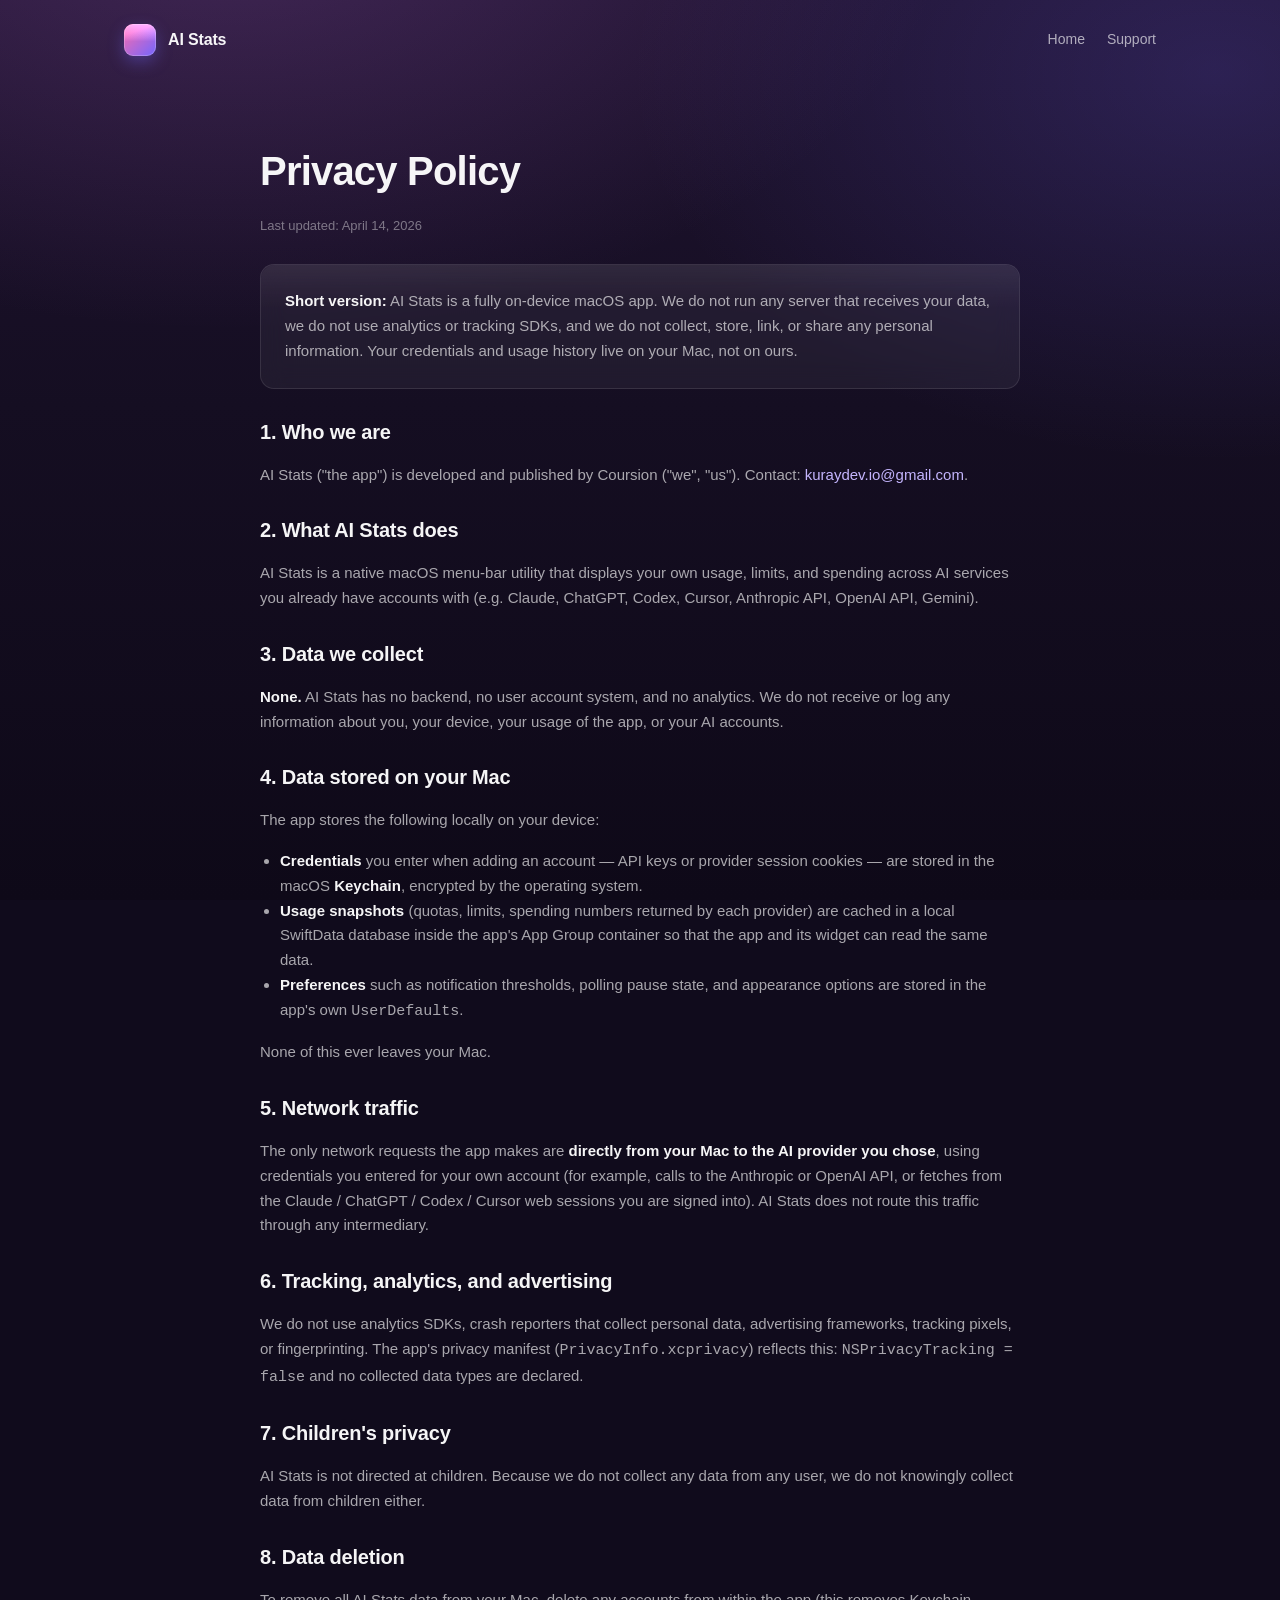
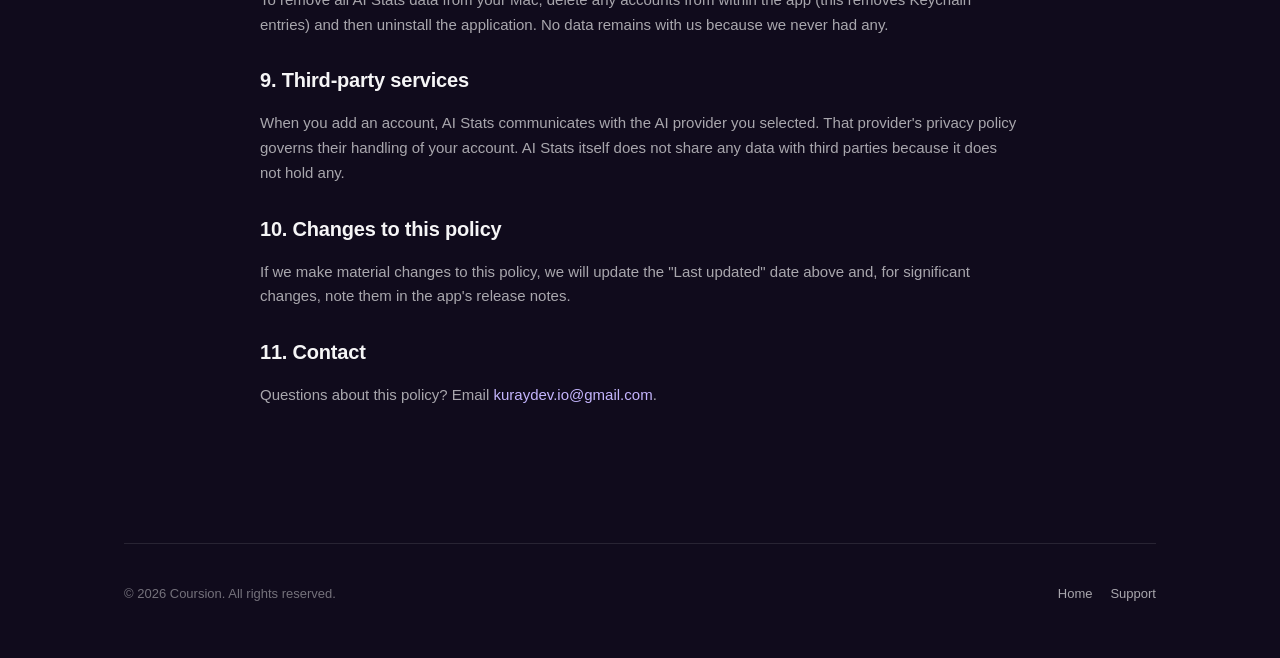
==== privacy.html @ 09d3eff1 "feat: initial landing + privacy pages Static site matching the AI Stats glossy purple theme. Hosted " ====
<!DOCTYPE html>
<html lang="en">
<head>
  <meta charset="UTF-8" />
  <meta name="viewport" content="width=device-width, initial-scale=1.0" />
  <title>Privacy Policy — AI Stats</title>
  <meta name="description" content="AI Stats is a 100% on-device macOS app. We don't run a server, don't collect personal data, and don't use analytics or tracking." />
  <meta name="theme-color" content="#100B1C" />
  <link rel="stylesheet" href="styles.css" />
</head>
<body>
  <div class="container">
    <nav class="nav">
      <a class="nav-brand" href="index.html" style="color:inherit;">
        <span class="brand-icon" aria-hidden="true"></span>
        <span>AI Stats</span>
      </a>
      <div class="nav-links">
        <a href="index.html">Home</a>
        <a href="mailto:kuraydev.io@gmail.com">Support</a>
      </div>
    </nav>

    <main class="prose-page">
      <article class="prose">
        <h1>Privacy Policy</h1>
        <p class="updated">Last updated: <time datetime="2026-04-14">April 14, 2026</time></p>

        <div class="card">
          <p><strong>Short version:</strong> AI Stats is a fully on-device macOS app. We do not run any server that receives your data, we do not use analytics or tracking SDKs, and we do not collect, store, link, or share any personal information. Your credentials and usage history live on your Mac, not on ours.</p>
        </div>

        <h2>1. Who we are</h2>
        <p>AI Stats ("the app") is developed and published by Coursion ("we", "us"). Contact: <a href="mailto:kuraydev.io@gmail.com">kuraydev.io@gmail.com</a>.</p>

        <h2>2. What AI Stats does</h2>
        <p>AI Stats is a native macOS menu-bar utility that displays your own usage, limits, and spending across AI services you already have accounts with (e.g. Claude, ChatGPT, Codex, Cursor, Anthropic API, OpenAI API, Gemini).</p>

        <h2>3. Data we collect</h2>
        <p><strong>None.</strong> AI Stats has no backend, no user account system, and no analytics. We do not receive or log any information about you, your device, your usage of the app, or your AI accounts.</p>

        <h2>4. Data stored on your Mac</h2>
        <p>The app stores the following locally on your device:</p>
        <ul>
          <li><strong>Credentials</strong> you enter when adding an account — API keys or provider session cookies — are stored in the macOS <strong>Keychain</strong>, encrypted by the operating system.</li>
          <li><strong>Usage snapshots</strong> (quotas, limits, spending numbers returned by each provider) are cached in a local SwiftData database inside the app's App Group container so that the app and its widget can read the same data.</li>
          <li><strong>Preferences</strong> such as notification thresholds, polling pause state, and appearance options are stored in the app's own <code>UserDefaults</code>.</li>
        </ul>
        <p>None of this ever leaves your Mac.</p>

        <h2>5. Network traffic</h2>
        <p>The only network requests the app makes are <strong>directly from your Mac to the AI provider you chose</strong>, using credentials you entered for your own account (for example, calls to the Anthropic or OpenAI API, or fetches from the Claude / ChatGPT / Codex / Cursor web sessions you are signed into). AI Stats does not route this traffic through any intermediary.</p>

        <h2>6. Tracking, analytics, and advertising</h2>
        <p>We do not use analytics SDKs, crash reporters that collect personal data, advertising frameworks, tracking pixels, or fingerprinting. The app's privacy manifest (<code>PrivacyInfo.xcprivacy</code>) reflects this: <code>NSPrivacyTracking = false</code> and no collected data types are declared.</p>

        <h2>7. Children's privacy</h2>
        <p>AI Stats is not directed at children. Because we do not collect any data from any user, we do not knowingly collect data from children either.</p>

        <h2>8. Data deletion</h2>
        <p>To remove all AI Stats data from your Mac, delete any accounts from within the app (this removes Keychain entries) and then uninstall the application. No data remains with us because we never had any.</p>

        <h2>9. Third-party services</h2>
        <p>When you add an account, AI Stats communicates with the AI provider you selected. That provider's privacy policy governs their handling of your account. AI Stats itself does not share any data with third parties because it does not hold any.</p>

        <h2>10. Changes to this policy</h2>
        <p>If we make material changes to this policy, we will update the "Last updated" date above and, for significant changes, note them in the app's release notes.</p>

        <h2>11. Contact</h2>
        <p>Questions about this policy? Email <a href="mailto:kuraydev.io@gmail.com">kuraydev.io@gmail.com</a>.</p>
      </article>
    </main>

    <footer>
      <div class="footer-row">
        <div>© <span id="year">2026</span> Coursion. All rights reserved.</div>
        <div class="footer-links">
          <a href="index.html">Home</a>
          <a href="mailto:kuraydev.io@gmail.com">Support</a>
        </div>
      </div>
    </footer>
  </div>

  <script>
    document.getElementById('year').textContent = new Date().getFullYear();
  </script>
</body>
</html>
---- styles.css ----
/* AI Stats — website theme. Mirrors AppTheme.swift / DESIGN-SYSTEM.md. */

:root {
  --bg-base: #100B1C;
  --bg-1: #1F1330;
  --bg-2: #150E22;
  --bg-3: #0E0918;
  --accent-1: #FF6CAB;
  --accent-2: #7366FF;
  --text-primary: rgba(255, 255, 255, 0.96);
  --text-secondary: rgba(255, 255, 255, 0.64);
  --text-muted: rgba(255, 255, 255, 0.42);
  --card-bg: rgba(255, 255, 255, 0.05);
  --card-bg-strong: rgba(255, 255, 255, 0.08);
  --card-border: rgba(255, 255, 255, 0.10);
  --card-border-strong: rgba(255, 255, 255, 0.18);
  --radius-lg: 20px;
  --radius-md: 14px;
  --radius-sm: 10px;
}

* { box-sizing: border-box; }

html, body {
  margin: 0;
  padding: 0;
  background: var(--bg-base);
  color: var(--text-primary);
  font-family: -apple-system, BlinkMacSystemFont, "SF Pro Display", "SF Pro Text", "Helvetica Neue", Arial, sans-serif;
  font-size: 16px;
  line-height: 1.55;
  -webkit-font-smoothing: antialiased;
  -moz-osx-font-smoothing: grayscale;
  text-rendering: optimizeLegibility;
}

body {
  min-height: 100vh;
  position: relative;
  overflow-x: hidden;
  background:
    radial-gradient(1200px 700px at 18% -10%, rgba(155, 89, 182, 0.28), transparent 60%),
    radial-gradient(900px 600px at 95% 8%, rgba(115, 102, 255, 0.18), transparent 65%),
    linear-gradient(180deg, var(--bg-1) 0%, var(--bg-2) 45%, var(--bg-3) 100%),
    var(--bg-base);
  background-attachment: fixed;
}

a { color: #C4B5FD; text-decoration: none; }
a:hover { color: #E9D5FF; }

/* ------------------------------------------------------------------ layout */

.container {
  max-width: 1080px;
  margin: 0 auto;
  padding: 0 24px;
}

.nav {
  display: flex;
  align-items: center;
  justify-content: space-between;
  padding: 24px 0 12px;
}

.nav-brand {
  display: flex;
  align-items: center;
  gap: 12px;
  font-weight: 600;
  font-size: 16px;
  letter-spacing: -0.01em;
}

.nav-links {
  display: flex;
  gap: 22px;
  font-size: 14px;
  color: var(--text-secondary);
}
.nav-links a { color: var(--text-secondary); }
.nav-links a:hover { color: var(--text-primary); }

/* ------------------------------------------------------------------ icons */

.brand-icon {
  width: 32px;
  height: 32px;
  border-radius: 9px;
  background: linear-gradient(135deg, var(--accent-1), var(--accent-2));
  position: relative;
  box-shadow: 0 6px 16px rgba(115, 102, 255, 0.35);
}
.brand-icon::before {
  content: "";
  position: absolute;
  inset: 0;
  border-radius: inherit;
  background: linear-gradient(180deg, rgba(255,255,255,0.28), rgba(255,255,255,0) 55%);
  mix-blend-mode: plus-lighter;
  pointer-events: none;
}
.brand-icon::after {
  content: "";
  position: absolute;
  inset: 0;
  border-radius: inherit;
  border: 1px solid rgba(255,255,255,0.22);
  pointer-events: none;
}

.feature-icon {
  width: 44px;
  height: 44px;
  border-radius: 12px;
  display: inline-flex;
  align-items: center;
  justify-content: center;
  position: relative;
  color: white;
  font-size: 20px;
  box-shadow: 0 8px 18px rgba(0,0,0,0.35);
}
.feature-icon::before {
  content: "";
  position: absolute;
  inset: 0;
  border-radius: inherit;
  background: linear-gradient(180deg, rgba(255,255,255,0.25), rgba(255,255,255,0) 55%);
  mix-blend-mode: plus-lighter;
  pointer-events: none;
}
.feature-icon::after {
  content: "";
  position: absolute;
  inset: 0;
  border-radius: inherit;
  border: 1px solid rgba(255,255,255,0.22);
  pointer-events: none;
}

.g-pink-purple  { background: linear-gradient(135deg, #FF6CAB, #7366FF); }
.g-amber-orange { background: linear-gradient(135deg, #FBBF24, #F97316); }
.g-mint-emerald { background: linear-gradient(135deg, #34D399, #059669); }
.g-sky-blue     { background: linear-gradient(135deg, #60A5FA, #2563EB); }
.g-pink-magenta { background: linear-gradient(135deg, #F472B6, #DB2777); }
.g-lilac-indigo { background: linear-gradient(135deg, #A78BFA, #6366F1); }

/* ------------------------------------------------------------------ hero */

.hero {
  padding: 72px 0 48px;
  text-align: center;
}

.hero-eyebrow {
  display: inline-flex;
  align-items: center;
  gap: 8px;
  padding: 6px 12px;
  background: var(--card-bg);
  border: 1px solid var(--card-border);
  border-radius: 999px;
  font-size: 12px;
  letter-spacing: 0.02em;
  color: var(--text-secondary);
  backdrop-filter: blur(10px);
  -webkit-backdrop-filter: blur(10px);
}
.hero-eyebrow .dot {
  width: 6px;
  height: 6px;
  border-radius: 50%;
  background: #34D399;
  box-shadow: 0 0 10px #34D399;
}

.hero h1 {
  font-size: clamp(40px, 6vw, 68px);
  line-height: 1.05;
  font-weight: 700;
  letter-spacing: -0.025em;
  margin: 20px 0 14px;
}
.hero h1 .grad {
  background: linear-gradient(135deg, var(--accent-1), var(--accent-2));
  -webkit-background-clip: text;
  background-clip: text;
  color: transparent;
}

.hero p {
  font-size: 18px;
  color: var(--text-secondary);
  max-width: 640px;
  margin: 0 auto 28px;
}

.cta-row {
  display: inline-flex;
  gap: 12px;
  flex-wrap: wrap;
  justify-content: center;
}

.btn {
  display: inline-flex;
  align-items: center;
  gap: 8px;
  padding: 12px 22px;
  border-radius: 12px;
  font-weight: 600;
  font-size: 14px;
  letter-spacing: 0.01em;
  border: 1px solid transparent;
  cursor: pointer;
  transition: transform 120ms ease, box-shadow 120ms ease, background 120ms ease;
  text-decoration: none;
}

.btn-primary {
  color: white;
  background: linear-gradient(135deg, var(--accent-1), var(--accent-2));
  box-shadow: 0 10px 28px rgba(115, 102, 255, 0.35), inset 0 1px 0 rgba(255,255,255,0.25);
  position: relative;
}
.btn-primary:hover { transform: translateY(-1px); box-shadow: 0 14px 34px rgba(115,102,255,0.45), inset 0 1px 0 rgba(255,255,255,0.3); }

.btn-ghost {
  color: var(--text-primary);
  background: var(--card-bg);
  border-color: var(--card-border);
  backdrop-filter: blur(10px);
  -webkit-backdrop-filter: blur(10px);
}
.btn-ghost:hover { background: var(--card-bg-strong); border-color: var(--card-border-strong); }

.hero-meta {
  margin-top: 16px;
  font-size: 12px;
  color: var(--text-muted);
}

/* ------------------------------------------------------------------ preview card */

.preview {
  margin: 48px auto 72px;
  max-width: 880px;
  border-radius: var(--radius-lg);
  padding: 18px;
  background: var(--card-bg);
  border: 1px solid var(--card-border);
  backdrop-filter: blur(14px);
  -webkit-backdrop-filter: blur(14px);
  box-shadow: 0 30px 80px rgba(0,0,0,0.45), inset 0 1px 0 rgba(255,255,255,0.08);
  position: relative;
  overflow: hidden;
}
.preview::before {
  content: "";
  position: absolute;
  inset: 0;
  border-radius: inherit;
  background: linear-gradient(180deg, rgba(255,255,255,0.10), rgba(255,255,255,0) 30%);
  pointer-events: none;
}
.preview-placeholder {
  aspect-ratio: 16 / 9;
  border-radius: var(--radius-md);
  background:
    radial-gradient(400px 240px at 20% 10%, rgba(155,89,182,0.35), transparent 70%),
    radial-gradient(380px 220px at 85% 20%, rgba(115,102,255,0.25), transparent 70%),
    linear-gradient(180deg, #1A1230, #0E0918);
  border: 1px solid var(--card-border);
  display: grid;
  place-items: center;
  color: var(--text-muted);
  font-size: 13px;
}

/* ------------------------------------------------------------------ sections */

section {
  padding: 56px 0;
}

.section-eyebrow {
  text-transform: uppercase;
  letter-spacing: 0.14em;
  font-size: 11px;
  font-weight: 600;
  color: var(--text-muted);
  margin-bottom: 10px;
}

h2 {
  font-size: clamp(28px, 3.4vw, 36px);
  letter-spacing: -0.02em;
  margin: 0 0 14px;
  font-weight: 700;
}

h2 + .section-lead {
  color: var(--text-secondary);
  max-width: 620px;
  margin: 0 0 32px;
  font-size: 16px;
}

/* ------------------------------------------------------------------ feature grid */

.features {
  display: grid;
  grid-template-columns: repeat(auto-fit, minmax(260px, 1fr));
  gap: 14px;
}

.card {
  background: var(--card-bg);
  border: 1px solid var(--card-border);
  border-radius: var(--radius-md);
  padding: 22px;
  backdrop-filter: blur(12px);
  -webkit-backdrop-filter: blur(12px);
  position: relative;
  overflow: hidden;
}
.card::before {
  content: "";
  position: absolute;
  inset: 0;
  border-radius: inherit;
  background: linear-gradient(180deg, rgba(255,255,255,0.06), rgba(255,255,255,0) 35%);
  pointer-events: none;
}

.card h3 {
  margin: 14px 0 6px;
  font-size: 16px;
  font-weight: 600;
  letter-spacing: -0.01em;
}
.card p {
  margin: 0;
  color: var(--text-secondary);
  font-size: 14px;
  line-height: 1.55;
}

/* ------------------------------------------------------------------ privacy callout */

.privacy-callout {
  background:
    radial-gradient(600px 220px at 10% 0%, rgba(52, 211, 153, 0.18), transparent 60%),
    var(--card-bg);
  border: 1px solid var(--card-border);
  border-radius: var(--radius-lg);
  padding: 32px;
  display: grid;
  grid-template-columns: 1fr auto;
  gap: 20px;
  align-items: center;
  backdrop-filter: blur(14px);
  -webkit-backdrop-filter: blur(14px);
}
.privacy-callout h2 { margin: 0 0 6px; }
.privacy-callout p  { margin: 0; color: var(--text-secondary); max-width: 560px; }

@media (max-width: 640px) {
  .privacy-callout { grid-template-columns: 1fr; }
}

/* ------------------------------------------------------------------ footer */

footer {
  padding: 40px 0 60px;
  color: var(--text-muted);
  font-size: 13px;
  border-top: 1px solid var(--card-border);
  margin-top: 40px;
}
.footer-row {
  display: flex;
  justify-content: space-between;
  gap: 20px;
  flex-wrap: wrap;
}
.footer-links { display: flex; gap: 18px; }
.footer-links a { color: var(--text-secondary); }

/* ------------------------------------------------------------------ legal/prose page */

.prose-page {
  padding: 72px 0 80px;
}
.prose {
  max-width: 760px;
  margin: 0 auto;
}
.prose h1 {
  font-size: 40px;
  font-weight: 700;
  letter-spacing: -0.02em;
  margin: 0 0 10px;
}
.prose .updated {
  color: var(--text-muted);
  font-size: 13px;
  margin-bottom: 28px;
}
.prose h2 {
  font-size: 20px;
  margin: 28px 0 10px;
  letter-spacing: -0.01em;
}
.prose p, .prose li {
  color: var(--text-secondary);
  font-size: 15px;
  line-height: 1.65;
}
.prose ul { padding-left: 20px; }
.prose strong { color: var(--text-primary); }
.prose .card { padding: 24px; }
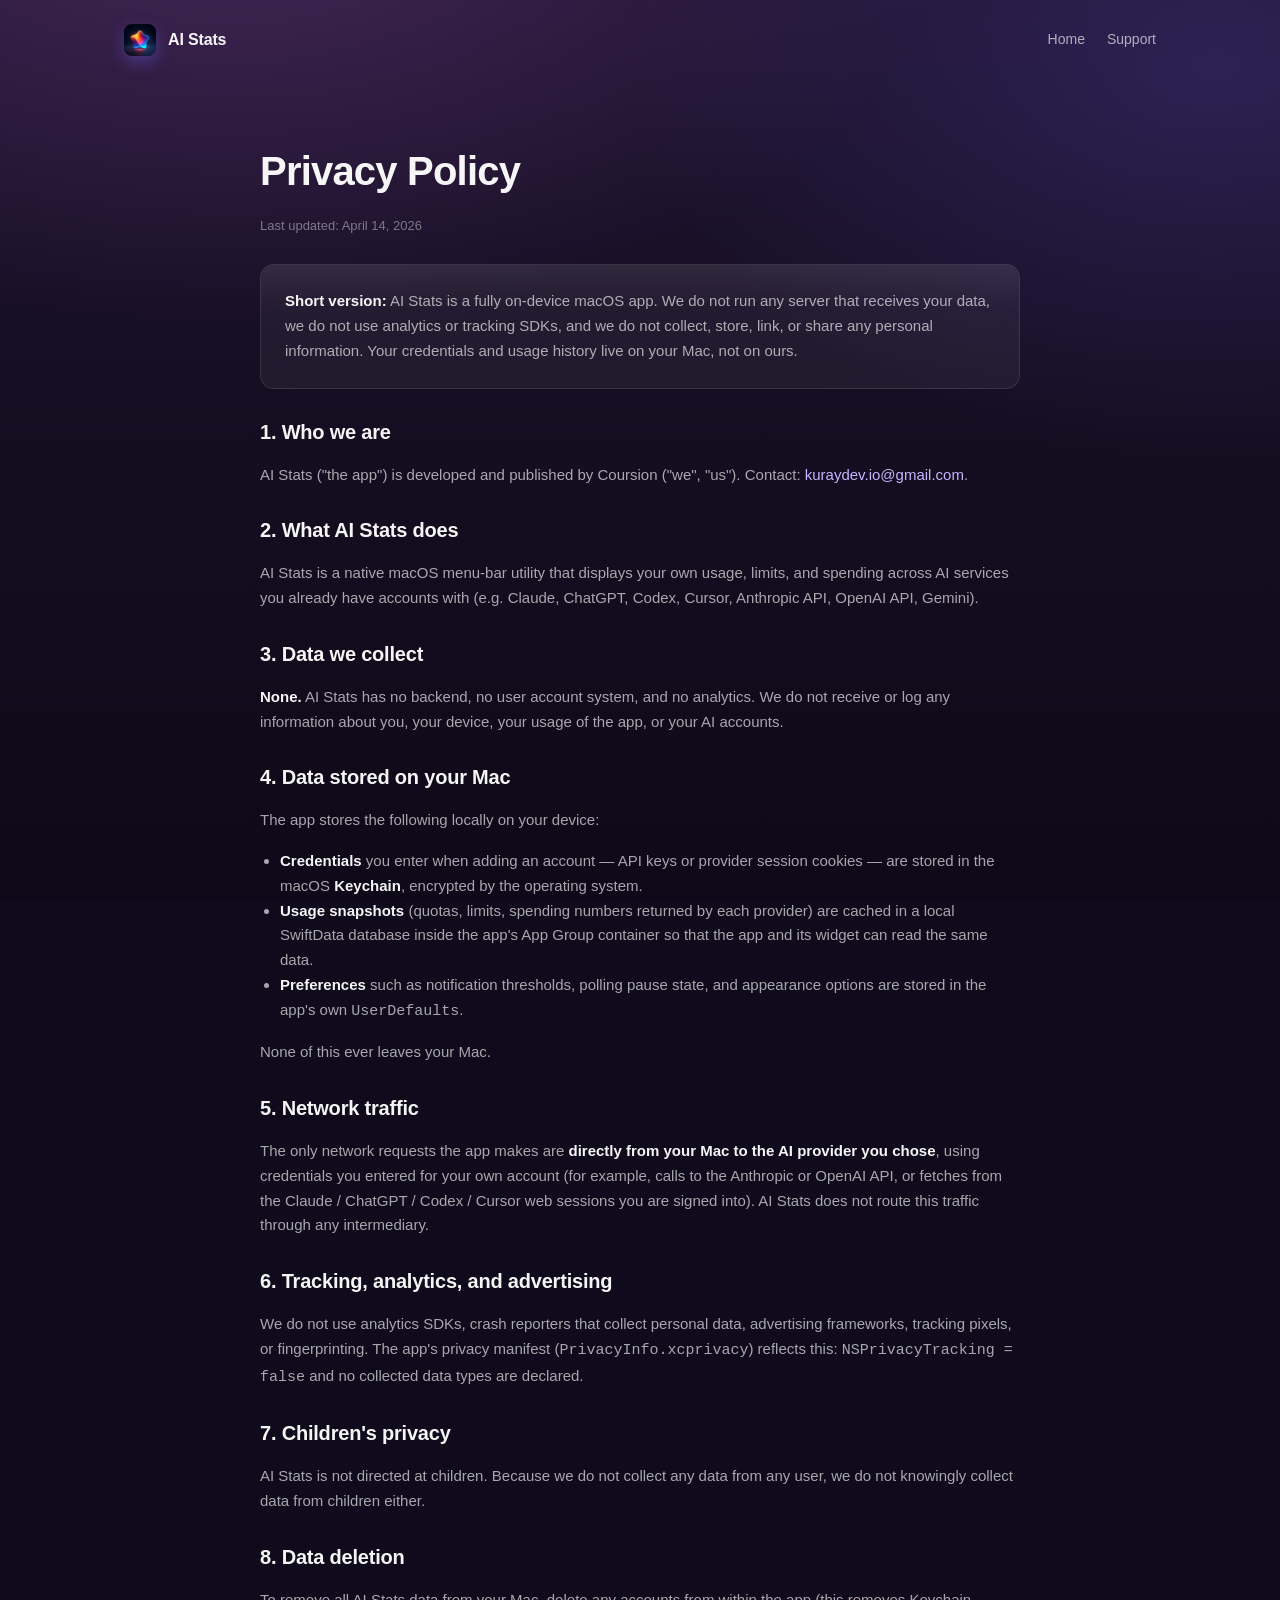
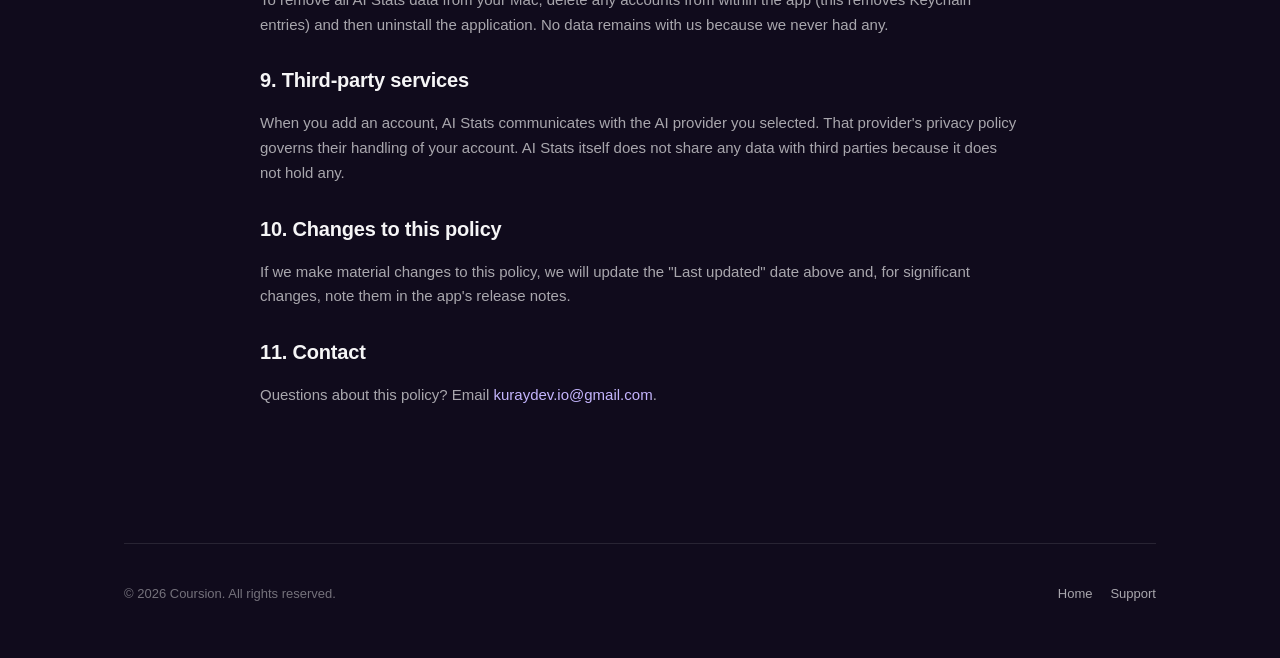
==== commit 35262db5: "feat: use AI Stats app icon across the site Replace the gradient placeholder with the real 512px/256" ====
--- a/privacy.html
+++ b/privacy.html
@@ -7,12 +7,14 @@
   <meta name="description" content="AI Stats is a 100% on-device macOS app. We don't run a server, don't collect personal data, and don't use analytics or tracking." />
   <meta name="theme-color" content="#100B1C" />
   <link rel="stylesheet" href="styles.css" />
+  <link rel="icon" type="image/png" sizes="64x64" href="favicon.png" />
+  <link rel="apple-touch-icon" href="icon.png" />
 </head>
 <body>
   <div class="container">
     <nav class="nav">
       <a class="nav-brand" href="index.html" style="color:inherit;">
-        <span class="brand-icon" aria-hidden="true"></span>
+        <img class="brand-icon" src="icon.png" alt="" />
         <span>AI Stats</span>
       </a>
       <div class="nav-links">
--- a/styles.css
+++ b/styles.css
@@ -87,27 +87,20 @@
 .brand-icon {
   width: 32px;
   height: 32px;
-  border-radius: 9px;
-  background: linear-gradient(135deg, var(--accent-1), var(--accent-2));
-  position: relative;
+  border-radius: 8px;
   box-shadow: 0 6px 16px rgba(115, 102, 255, 0.35);
-}
-.brand-icon::before {
-  content: "";
-  position: absolute;
-  inset: 0;
-  border-radius: inherit;
-  background: linear-gradient(180deg, rgba(255,255,255,0.28), rgba(255,255,255,0) 55%);
-  mix-blend-mode: plus-lighter;
-  pointer-events: none;
-}
-.brand-icon::after {
-  content: "";
-  position: absolute;
-  inset: 0;
-  border-radius: inherit;
-  border: 1px solid rgba(255,255,255,0.22);
-  pointer-events: none;
+  object-fit: cover;
+  display: block;
+}
+
+.hero-app-icon {
+  width: 112px;
+  height: 112px;
+  border-radius: 26px;
+  display: block;
+  margin: 0 auto 20px;
+  box-shadow: 0 24px 60px rgba(115, 102, 255, 0.45), 0 6px 18px rgba(0,0,0,0.4);
+  object-fit: cover;
 }
 
 .feature-icon {
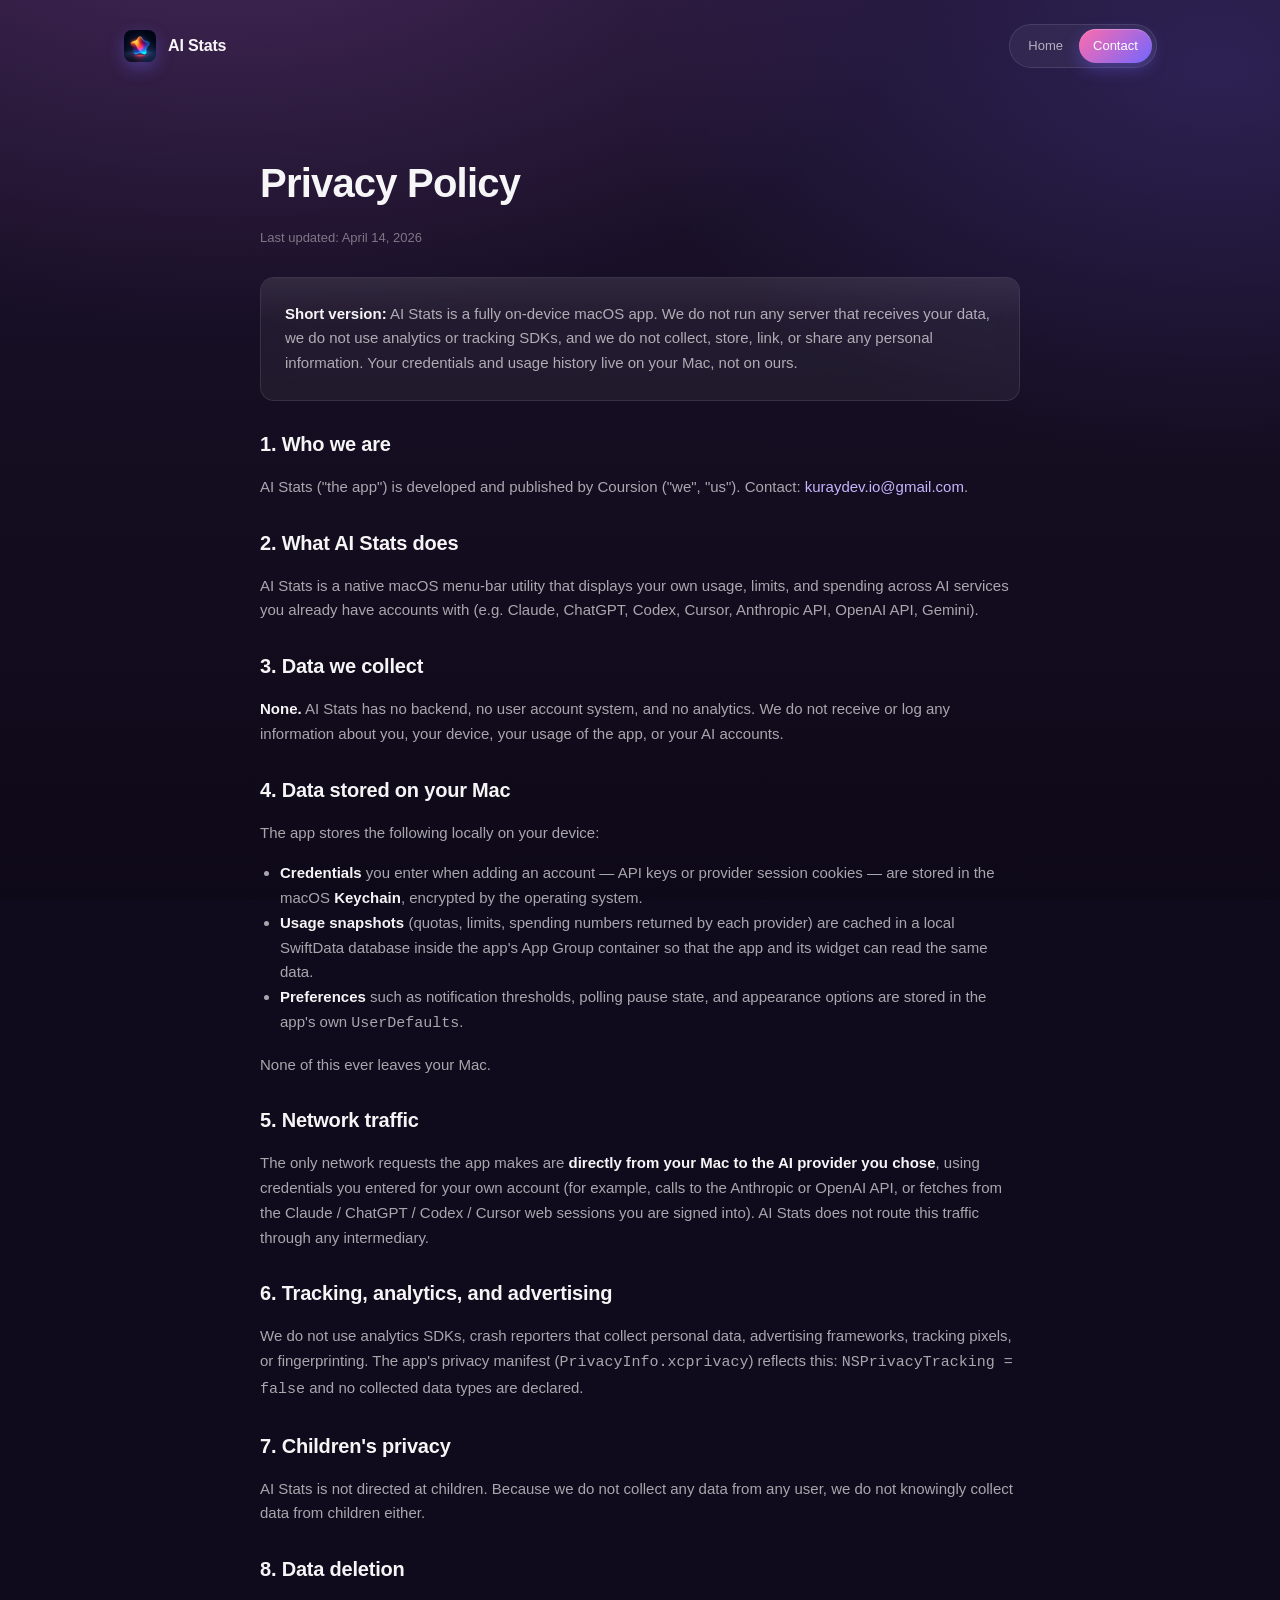
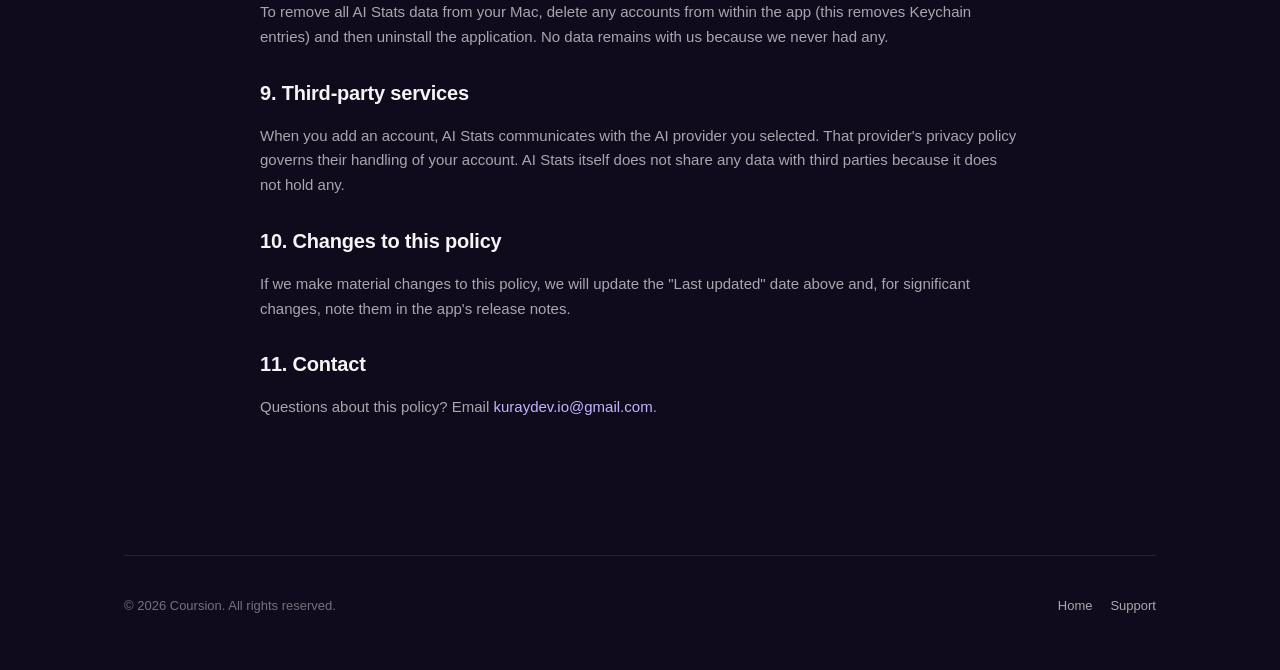
==== commit d653b9d0: "feat: redesigned nav pill, SVG feature icons, restore squircle hero - Top nav: right links move into" ====
--- a/privacy.html
+++ b/privacy.html
@@ -19,7 +19,7 @@
       </a>
       <div class="nav-links">
         <a href="index.html">Home</a>
-        <a href="mailto:kuraydev.io@gmail.com">Support</a>
+        <a href="mailto:kuraydev.io@gmail.com" class="nav-cta">Contact</a>
       </div>
     </nav>
 
--- a/styles.css
+++ b/styles.css
@@ -21,6 +21,11 @@
 
 * { box-sizing: border-box; }
 
+html {
+  scroll-behavior: smooth;
+  scroll-padding-top: 24px;
+}
+
 html, body {
   margin: 0;
   padding: 0;
@@ -74,13 +79,38 @@
 }
 
 .nav-links {
-  display: flex;
-  gap: 22px;
-  font-size: 14px;
+  display: inline-flex;
+  align-items: center;
+  gap: 2px;
+  padding: 4px;
+  background: var(--card-bg);
+  border: 1px solid var(--card-border);
+  border-radius: 999px;
+  backdrop-filter: blur(14px);
+  -webkit-backdrop-filter: blur(14px);
+  font-size: 13px;
+  font-weight: 500;
+}
+.nav-links a {
   color: var(--text-secondary);
-}
-.nav-links a { color: var(--text-secondary); }
-.nav-links a:hover { color: var(--text-primary); }
+  padding: 7px 14px;
+  border-radius: 999px;
+  transition: color 160ms ease, background 160ms ease, box-shadow 160ms ease;
+}
+.nav-links a:hover {
+  color: var(--text-primary);
+  background: rgba(255, 255, 255, 0.06);
+}
+.nav-links .nav-cta {
+  color: white;
+  background: linear-gradient(135deg, var(--accent-1), var(--accent-2));
+  box-shadow: 0 6px 16px rgba(115, 102, 255, 0.35), inset 0 1px 0 rgba(255,255,255,0.22);
+}
+.nav-links .nav-cta:hover {
+  color: white;
+  background: linear-gradient(135deg, var(--accent-1), var(--accent-2));
+  box-shadow: 0 10px 22px rgba(115, 102, 255, 0.45), inset 0 1px 0 rgba(255,255,255,0.28);
+}
 
 /* ------------------------------------------------------------------ icons */
 
@@ -94,26 +124,33 @@
 }
 
 .hero-app-icon {
-  width: 112px;
-  height: 112px;
-  border-radius: 26px;
+  width: 128px;
+  height: 128px;
+  border-radius: 28px;
   display: block;
   margin: 0 auto 20px;
+  object-fit: cover;
   box-shadow: 0 24px 60px rgba(115, 102, 255, 0.45), 0 6px 18px rgba(0,0,0,0.4);
-  object-fit: cover;
 }
 
 .feature-icon {
-  width: 44px;
-  height: 44px;
-  border-radius: 12px;
+  width: 48px;
+  height: 48px;
+  border-radius: 14px;
   display: inline-flex;
   align-items: center;
   justify-content: center;
   position: relative;
   color: white;
-  font-size: 20px;
-  box-shadow: 0 8px 18px rgba(0,0,0,0.35);
+  box-shadow: 0 10px 22px rgba(0,0,0,0.35);
+}
+.feature-icon svg {
+  width: 24px;
+  height: 24px;
+  position: relative;
+  z-index: 1;
+  color: white;
+  filter: drop-shadow(0 1px 0 rgba(0,0,0,0.25));
 }
 .feature-icon::before {
   content: "";
@@ -415,3 +452,93 @@
 .prose ul { padding-left: 20px; }
 .prose strong { color: var(--text-primary); }
 .prose .card { padding: 24px; }
+
+/* ------------------------------------------------------------------ motion */
+
+@keyframes hero-float {
+  0%, 100% { transform: translateY(0); }
+  50%      { transform: translateY(-6px); }
+}
+
+.hero-app-icon {
+  animation: hero-float 6s ease-in-out infinite;
+}
+
+@keyframes hero-fade-up {
+  from { opacity: 0; transform: translateY(16px); }
+  to   { opacity: 1; transform: translateY(0); }
+}
+
+.hero > * {
+  animation: hero-fade-up 700ms cubic-bezier(0.22, 1, 0.36, 1) both;
+}
+.hero > *:nth-child(1) { animation-delay: 0ms; }
+.hero > *:nth-child(2) { animation-delay: 80ms; }
+.hero > *:nth-child(3) { animation-delay: 160ms; }
+.hero > *:nth-child(4) { animation-delay: 240ms; }
+.hero > *:nth-child(5) { animation-delay: 320ms; }
+.hero > *:nth-child(6) { animation-delay: 400ms; }
+
+.reveal {
+  opacity: 0;
+  transform: translateY(24px);
+  transition:
+    opacity 700ms cubic-bezier(0.22, 1, 0.36, 1),
+    transform 700ms cubic-bezier(0.22, 1, 0.36, 1);
+  will-change: opacity, transform;
+}
+.reveal.is-visible {
+  opacity: 1;
+  transform: translateY(0);
+}
+
+/* Stagger children when the reveal fires (used on .features grid) */
+.reveal-stagger > * {
+  opacity: 0;
+  transform: translateY(20px);
+  transition:
+    opacity 600ms cubic-bezier(0.22, 1, 0.36, 1),
+    transform 600ms cubic-bezier(0.22, 1, 0.36, 1);
+}
+.reveal-stagger.is-visible > *        { opacity: 1; transform: translateY(0); }
+.reveal-stagger.is-visible > *:nth-child(1) { transition-delay: 40ms; }
+.reveal-stagger.is-visible > *:nth-child(2) { transition-delay: 100ms; }
+.reveal-stagger.is-visible > *:nth-child(3) { transition-delay: 160ms; }
+.reveal-stagger.is-visible > *:nth-child(4) { transition-delay: 220ms; }
+.reveal-stagger.is-visible > *:nth-child(5) { transition-delay: 280ms; }
+.reveal-stagger.is-visible > *:nth-child(6) { transition-delay: 340ms; }
+
+/* Card hover lift */
+.card {
+  transition:
+    transform 220ms cubic-bezier(0.22, 1, 0.36, 1),
+    border-color 220ms ease,
+    background 220ms ease,
+    box-shadow 220ms ease;
+}
+.card:hover {
+  transform: translateY(-3px);
+  border-color: var(--card-border-strong);
+  background: var(--card-bg-strong);
+  box-shadow: 0 20px 44px rgba(0,0,0,0.35);
+}
+
+.feature-icon {
+  transition: transform 260ms cubic-bezier(0.22, 1, 0.36, 1);
+}
+.card:hover .feature-icon {
+  transform: translateY(-2px) scale(1.04);
+}
+
+.btn { transition: transform 140ms ease, box-shadow 180ms ease, background 140ms ease, border-color 140ms ease; }
+
+@media (prefers-reduced-motion: reduce) {
+  html { scroll-behavior: auto; }
+  .hero-app-icon,
+  .hero > *,
+  .reveal,
+  .reveal-stagger > *,
+  .card,
+  .feature-icon,
+  .btn { animation: none !important; transition: none !important; transform: none !important; opacity: 1 !important; }
+}
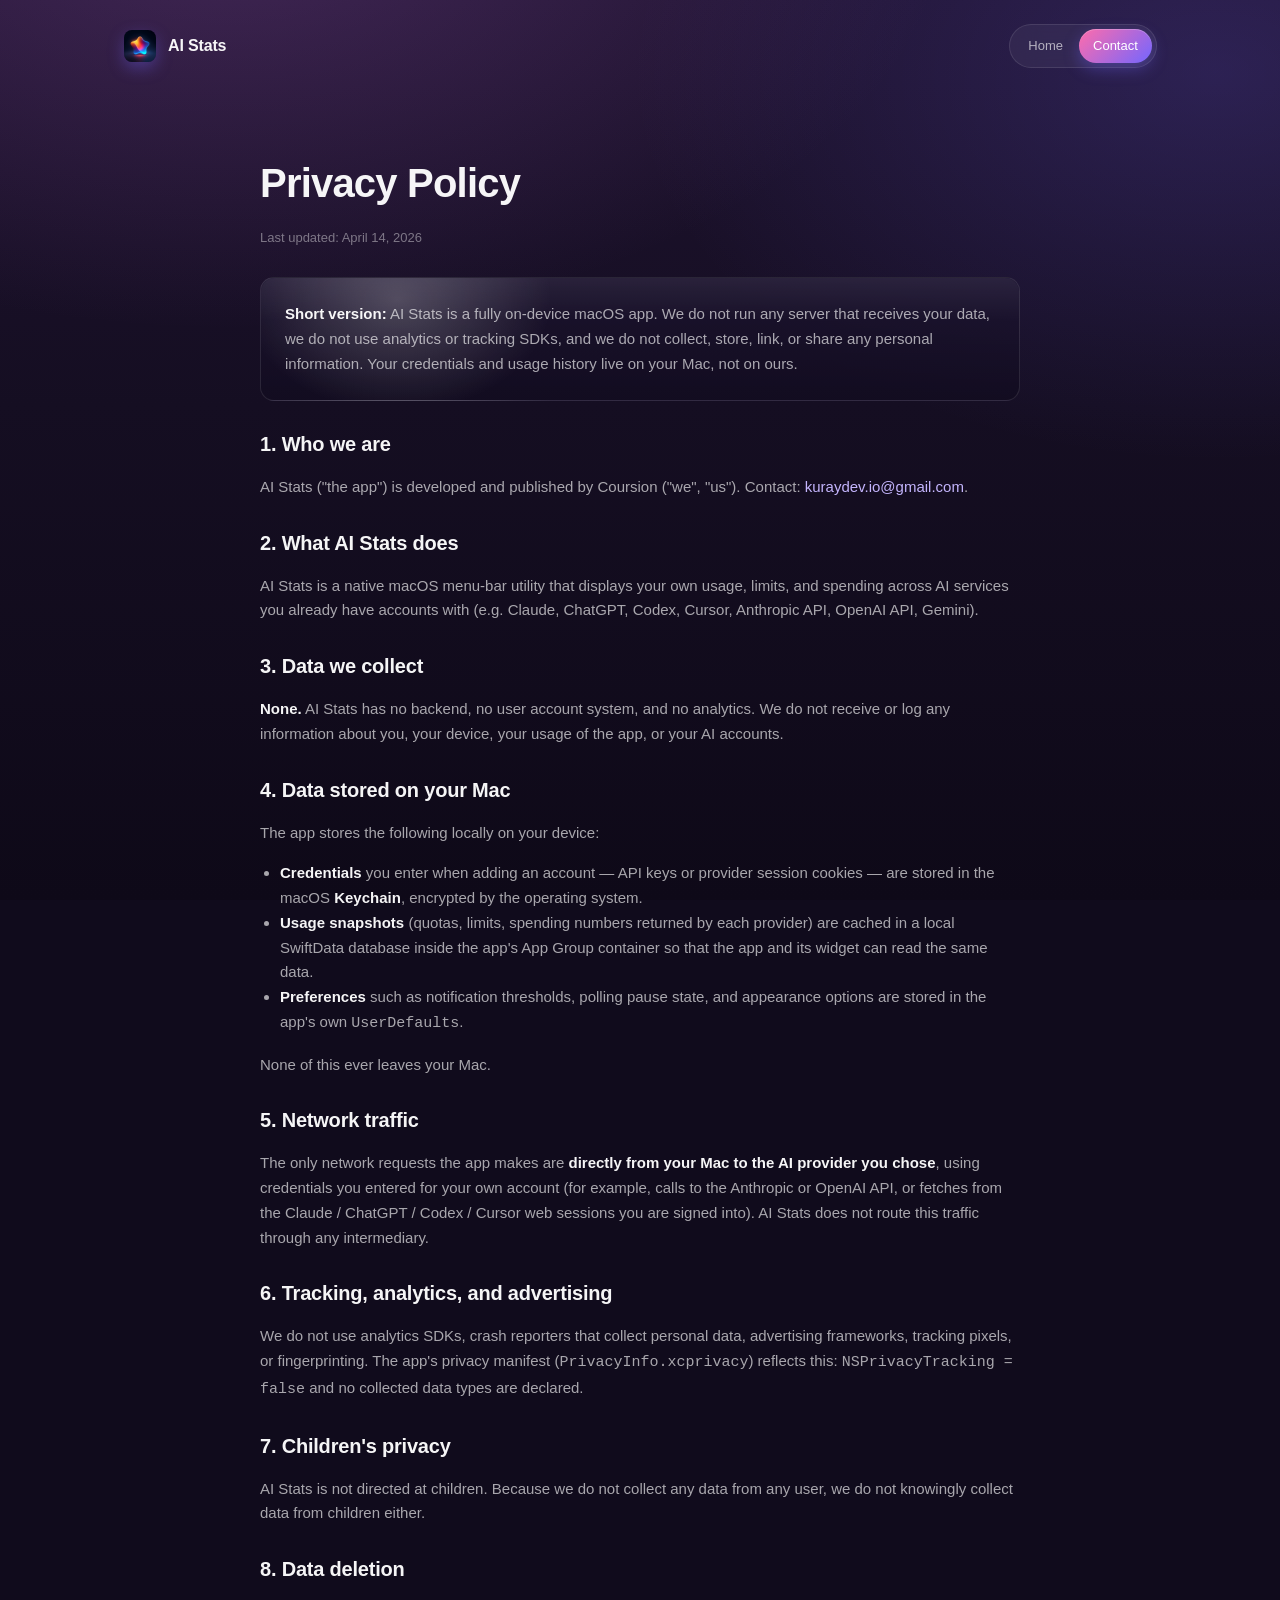
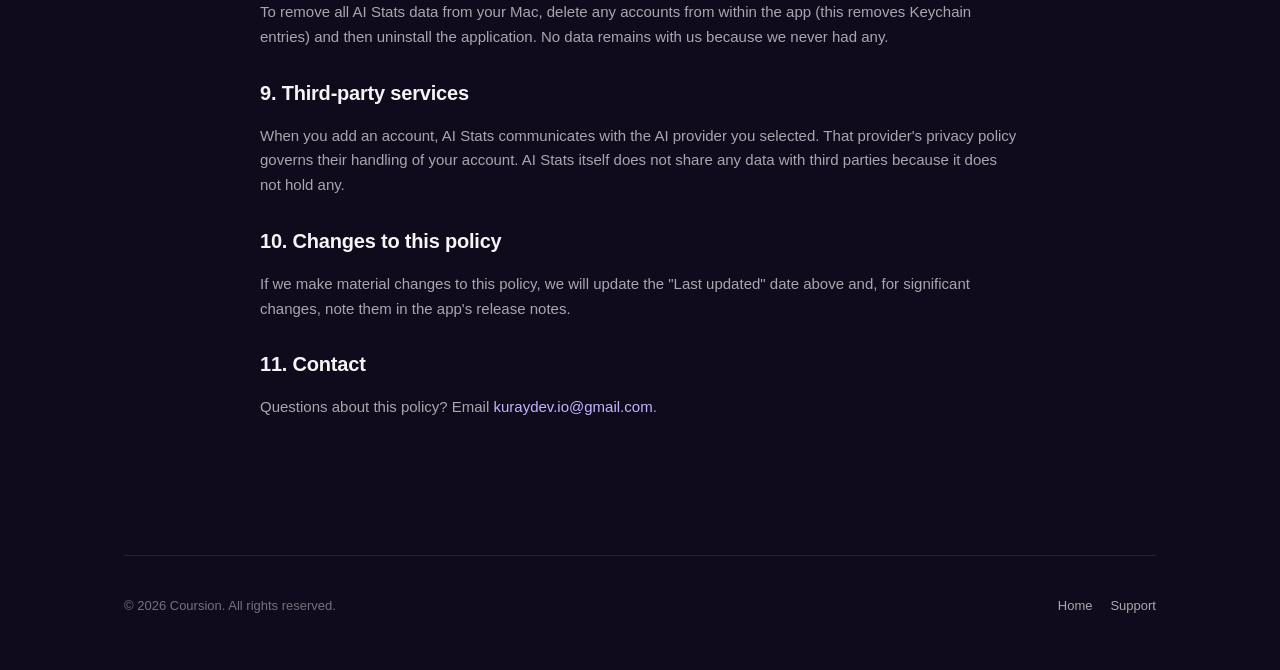
==== commit 7c81dd2f: "chore: add private visitor analytics beacon (polaris t.js)" ====
--- a/privacy.html
+++ b/privacy.html
@@ -9,6 +9,7 @@
   <link rel="stylesheet" href="styles.css" />
   <link rel="icon" type="image/png" sizes="64x64" href="favicon.png" />
   <link rel="apple-touch-icon" href="icon.png" />
+  <script defer src="https://polaris-backend-489776622782.europe-west1.run.app/api/v1/analytics/t.js" data-site="aistats.coursion.studio"></script>
 </head>
 <body>
   <div class="container">
--- a/styles.css
+++ b/styles.css
@@ -124,13 +124,12 @@
 }
 
 .hero-app-icon {
-  width: 128px;
-  height: 128px;
-  border-radius: 28px;
+  width: 140px;
+  height: 140px;
   display: block;
   margin: 0 auto 20px;
-  object-fit: cover;
-  box-shadow: 0 24px 60px rgba(115, 102, 255, 0.45), 0 6px 18px rgba(0,0,0,0.4);
+  filter: drop-shadow(0 24px 60px rgba(115, 102, 255, 0.45)) drop-shadow(0 6px 18px rgba(0,0,0,0.4));
+  object-fit: contain;
 }
 
 .feature-icon {
@@ -145,12 +144,26 @@
   box-shadow: 0 10px 22px rgba(0,0,0,0.35);
 }
 .feature-icon svg {
-  width: 24px;
-  height: 24px;
+  width: 28px;
+  height: 28px;
   position: relative;
   z-index: 1;
   color: white;
-  filter: drop-shadow(0 1px 0 rgba(0,0,0,0.25));
+  filter: drop-shadow(0 1px 0 rgba(0,0,0,0.22));
+}
+
+.provider-row {
+  display: flex;
+  gap: 8px;
+  flex-wrap: wrap;
+}
+.provider-row img {
+  width: 36px;
+  height: 36px;
+  border-radius: 9px;
+  object-fit: cover;
+  box-shadow: 0 4px 10px rgba(0,0,0,0.28);
+  border: 1px solid rgba(255,255,255,0.08);
 }
 .feature-icon::before {
   content: "";
@@ -181,7 +194,61 @@
 
 .hero {
   padding: 72px 0 48px;
+  display: grid;
+  grid-template-columns: minmax(0, 1.05fr) minmax(0, 1fr);
+  align-items: center;
+  gap: 48px;
+}
+.hero-copy { text-align: left; }
+.hero-copy p { margin: 0 0 28px; max-width: 540px; }
+.hero-copy .hero-app-icon { margin: 0 0 20px; }
+.hero-copy .cta-row { justify-content: flex-start; }
+.hero-copy .hero-meta { text-align: left; }
+
+.hero-visual {
+  position: relative;
+  min-width: 0;
+}
+.hero-shot {
+  display: block;
+  /* Render at the image's native pixel size — never upscale. Small
+   * screens still shrink it via the max-width: 100% fallback. */
+  width: auto;
+  height: auto;
+  max-width: 100%;
+  margin: 0 auto;
+  filter:
+    drop-shadow(0 30px 70px rgba(115, 102, 255, 0.35))
+    drop-shadow(0 10px 24px rgba(0, 0, 0, 0.55));
+}
+.hero-shot-placeholder {
+  aspect-ratio: 3 / 4;
+  max-width: 420px;
+  margin: 0 auto;
+  border-radius: var(--radius-lg);
+  background:
+    radial-gradient(400px 240px at 30% 15%, rgba(155,89,182,0.35), transparent 70%),
+    radial-gradient(380px 220px at 85% 20%, rgba(115,102,255,0.25), transparent 70%),
+    linear-gradient(180deg, #1A1230, #0E0918);
+  border: 1px solid var(--card-border);
+  display: grid;
+  place-items: center;
+  padding: 24px;
   text-align: center;
+  color: var(--text-muted);
+  font-size: 13px;
+}
+
+@media (max-width: 900px) {
+  .hero {
+    grid-template-columns: 1fr;
+    gap: 32px;
+    text-align: center;
+  }
+  .hero-copy { text-align: center; }
+  .hero-copy .hero-app-icon { margin: 0 auto 20px; }
+  .hero-copy .cta-row { justify-content: center; }
+  .hero-visual { order: 2; }
 }
 
 .hero-eyebrow {
@@ -295,7 +362,8 @@
   background: linear-gradient(180deg, rgba(255,255,255,0.10), rgba(255,255,255,0) 30%);
   pointer-events: none;
 }
-.preview-placeholder {
+.preview-placeholder,
+.media-placeholder {
   aspect-ratio: 16 / 9;
   border-radius: var(--radius-md);
   background:
@@ -307,6 +375,160 @@
   place-items: center;
   color: var(--text-muted);
   font-size: 13px;
+  text-align: center;
+  padding: 20px;
+}
+.preview-img {
+  display: block;
+  width: 100%;
+  height: auto;
+  border-radius: var(--radius-md);
+  border: 1px solid var(--card-border);
+  box-shadow: 0 20px 50px rgba(0,0,0,0.45);
+}
+
+/* ------------------------------------------------------------------ showcase */
+
+.showcase { padding-top: 32px; }
+
+.showcase-row {
+  display: grid;
+  grid-template-columns: 1fr 1.25fr;
+  gap: 48px;
+  align-items: center;
+  margin-top: 48px;
+}
+.showcase-row.reverse { grid-template-columns: 1.25fr 1fr; }
+.showcase-row.reverse .showcase-text  { order: 2; }
+.showcase-row.reverse .showcase-media { order: 1; }
+
+.showcase-kicker {
+  text-transform: uppercase;
+  letter-spacing: 0.14em;
+  font-size: 11px;
+  font-weight: 600;
+  color: var(--accent-1);
+  margin-bottom: 10px;
+}
+.showcase-text h3 {
+  font-size: clamp(22px, 2.4vw, 28px);
+  letter-spacing: -0.015em;
+  margin: 0 0 10px;
+  font-weight: 700;
+}
+.showcase-text p {
+  color: var(--text-secondary);
+  font-size: 15px;
+  margin: 0;
+  max-width: 520px;
+}
+
+/* No framing card — the screenshot sits directly on the page background
+ * with just a soft drop-shadow. The earlier card treatment made every
+ * image look like it was in a black bezel. */
+.showcase-media {
+  position: relative;
+}
+.showcase-media img {
+  display: block;
+  width: 100%;
+  height: auto;
+  border-radius: var(--radius-md);
+  box-shadow: 0 24px 60px rgba(0, 0, 0, 0.45);
+  /* Hint the browser to prefer crisp downscaling. */
+  image-rendering: -webkit-optimize-contrast;
+  transition: transform 220ms cubic-bezier(0.22, 1, 0.36, 1);
+}
+.showcase-media img:hover {
+  transform: scale(1.015);
+}
+.showcase-media img:active {
+  transform: scale(0.97);
+  transition-duration: 80ms;
+}
+.showcase-media .media-placeholder {
+  margin: 0;
+}
+
+@media (max-width: 760px) {
+  .showcase-row,
+  .showcase-row.reverse {
+    grid-template-columns: 1fr;
+    gap: 24px;
+  }
+  .showcase-row.reverse .showcase-text { order: 1; }
+  .showcase-row.reverse .showcase-media { order: 2; }
+}
+
+/* Full-width "hero" showcase block — copy stacked above a wide screenshot. */
+.showcase-hero {
+  margin: 48px 0;
+  text-align: left;
+}
+.showcase-hero h3 {
+  font-size: clamp(22px, 2.6vw, 30px);
+  letter-spacing: -0.015em;
+  margin: 0 0 10px;
+  font-weight: 700;
+}
+.showcase-hero p {
+  color: var(--text-secondary);
+  font-size: 15px;
+  margin: 0 0 24px;
+  max-width: 640px;
+}
+.showcase-media.wide img {
+  border-radius: var(--radius-lg);
+}
+
+/* Generic block with copy then a grid/trio underneath. */
+.showcase-block {
+  margin: 72px 0 48px;
+}
+.showcase-block h3 {
+  font-size: clamp(22px, 2.4vw, 28px);
+  letter-spacing: -0.015em;
+  margin: 0 0 10px;
+  font-weight: 700;
+}
+.showcase-block p {
+  color: var(--text-secondary);
+  font-size: 15px;
+  margin: 0 0 22px;
+  max-width: 620px;
+}
+
+
+/* Widget trio — small / medium / large arranged in a single row,
+ * rendered near their native pixel sizes so the hierarchy reads. */
+.widget-trio {
+  display: flex;
+  align-items: center;
+  justify-content: center;
+  gap: 24px;
+  flex-wrap: wrap;
+  padding: 32px;
+  border-radius: var(--radius-lg);
+  background:
+    radial-gradient(500px 280px at 50% 0%, rgba(52, 211, 153, 0.14), transparent 70%),
+    linear-gradient(180deg, rgba(30, 22, 50, 0.7), rgba(18, 12, 32, 0.85));
+  border: 1px solid var(--card-border);
+}
+.widget-trio .widget {
+  display: block;
+  height: auto;
+  border-radius: 18px;
+  box-shadow: 0 18px 44px rgba(0,0,0,0.5);
+}
+/* Render near 1x of the captured pixel sizes (166 / 346 / 346). */
+.widget-trio .widget.small  { width: 166px; }
+.widget-trio .widget.medium { width: 346px; }
+.widget-trio .widget.large  { width: 346px; }
+@media (max-width: 520px) {
+  .widget-trio { padding: 20px; gap: 14px; }
+  .widget-trio .widget.small  { width: 140px; }
+  .widget-trio .widget.medium { width: 100%; }
+  .widget-trio .widget.large  { width: 100%; }
 }
 
 /* ------------------------------------------------------------------ sections */
@@ -347,15 +569,40 @@
 }
 
 .card {
-  background: var(--card-bg);
+  /* Dark base with a soft aurora glow in the top-left where the icon
+   * sits — concentrated, blurred highlight rather than a flat tint.
+   * No backdrop-filter: animating transform on a blurred element
+   * recomputes the blur region every frame — the single biggest cause
+   * of jank during the feature reveal wave. */
+  --accent-r: 255;
+  --accent-g: 255;
+  --accent-b: 255;
+  background:
+    radial-gradient(220px 160px at 18% 18%, rgba(var(--accent-r), var(--accent-g), var(--accent-b), 0.22), transparent 70%),
+    linear-gradient(180deg, rgba(30, 22, 50, 0.7), rgba(18, 12, 32, 0.85));
   border: 1px solid var(--card-border);
   border-radius: var(--radius-md);
   padding: 22px;
-  backdrop-filter: blur(12px);
-  -webkit-backdrop-filter: blur(12px);
   position: relative;
   overflow: hidden;
 }
+.card:hover {
+  background:
+    radial-gradient(260px 200px at 18% 18%, rgba(var(--accent-r), var(--accent-g), var(--accent-b), 0.38), transparent 72%),
+    linear-gradient(180deg, rgba(36, 26, 60, 0.75), rgba(22, 14, 36, 0.88));
+  border-color: rgba(var(--accent-r), var(--accent-g), var(--accent-b), 0.45);
+  box-shadow: 0 18px 44px rgba(var(--accent-r), var(--accent-g), var(--accent-b), 0.22);
+}
+
+/* Per-card accent tint — matches the feature-icon gradient so each card
+ * reads as its own "mood" in both default and hover states. */
+.card:has(.g-sky-blue)     { --accent-r:  96; --accent-g: 165; --accent-b: 250; }
+.card:has(.g-pink-purple)  { --accent-r: 255; --accent-g: 108; --accent-b: 171; }
+.card:has(.g-mint-emerald) { --accent-r:  52; --accent-g: 211; --accent-b: 153; }
+.card:has(.g-amber-orange) { --accent-r: 251; --accent-g: 191; --accent-b:  36; }
+.card:has(.g-pink-magenta) { --accent-r: 244; --accent-g: 114; --accent-b: 182; }
+.card:has(.g-lilac-indigo) { --accent-r: 167; --accent-g: 139; --accent-b: 250; }
+.card.card-providers       { --accent-r: 115; --accent-g: 102; --accent-b: 255; }
 .card::before {
   content: "";
   position: absolute;
@@ -453,84 +700,147 @@
 .prose strong { color: var(--text-primary); }
 .prose .card { padding: 24px; }
 
-/* ------------------------------------------------------------------ motion */
+/* ------------------------------------------------------------------ lightbox */
+
+.lightbox {
+  position: fixed;
+  inset: 0;
+  z-index: 1000;
+  display: grid;
+  place-items: center;
+  padding: 32px;
+  background: rgba(10, 6, 20, 0.82);
+  backdrop-filter: blur(18px);
+  -webkit-backdrop-filter: blur(18px);
+  opacity: 0;
+  pointer-events: none;
+  transition: opacity 220ms cubic-bezier(0.22, 1, 0.36, 1);
+}
+.lightbox.is-open {
+  opacity: 1;
+  pointer-events: auto;
+}
+.lightbox img {
+  max-width: min(92vw, 1600px);
+  max-height: 88vh;
+  width: auto;
+  height: auto;
+  border-radius: 12px;
+  box-shadow: 0 40px 120px rgba(0, 0, 0, 0.7);
+  cursor: zoom-out;
+  /* Spring-in from 85% scale when the lightbox opens. */
+  transform: scale(0.85) translateY(20px);
+  opacity: 0;
+  transition:
+    transform 320ms cubic-bezier(0.22, 1, 0.36, 1),
+    opacity 220ms cubic-bezier(0.22, 1, 0.36, 1);
+}
+.lightbox.is-open img {
+  transform: scale(1) translateY(0);
+  opacity: 1;
+}
+.lightbox-close {
+  position: absolute;
+  top: 20px;
+  right: 24px;
+  width: 38px;
+  height: 38px;
+  border-radius: 50%;
+  background: rgba(255, 255, 255, 0.08);
+  border: 1px solid rgba(255, 255, 255, 0.15);
+  color: white;
+  font-size: 22px;
+  line-height: 1;
+  cursor: pointer;
+  display: grid;
+  place-items: center;
+  transition: background 150ms ease;
+}
+.lightbox-close:hover { background: rgba(255, 255, 255, 0.16); }
+
+/* ------------------------------------------------------------------ motion
+ * Rules of thumb that keep this snappy:
+ * - Animate only `transform` and `opacity` (no box-shadow / background /
+ *   border transitions — those invalidate paint every frame).
+ * - Keep animating elements on their own compositing layer via
+ *   translate3d + will-change *while active*, then clear will-change so
+ *   idle cards don't hold GPU layers forever.
+ * - Durations stay under ~450ms so the stagger wave resolves fast.
+ */
 
 @keyframes hero-float {
-  0%, 100% { transform: translateY(0); }
-  50%      { transform: translateY(-6px); }
+  0%, 100% { transform: translate3d(0, 0, 0); }
+  50%      { transform: translate3d(0, -6px, 0); }
 }
 
 .hero-app-icon {
   animation: hero-float 6s ease-in-out infinite;
+  will-change: transform;
 }
 
 @keyframes hero-fade-up {
-  from { opacity: 0; transform: translateY(16px); }
-  to   { opacity: 1; transform: translateY(0); }
+  from { opacity: 0; transform: translate3d(0, 12px, 0); }
+  to   { opacity: 1; transform: translate3d(0, 0, 0); }
 }
 
 .hero > * {
-  animation: hero-fade-up 700ms cubic-bezier(0.22, 1, 0.36, 1) both;
+  animation: hero-fade-up 450ms cubic-bezier(0.22, 1, 0.36, 1) both;
 }
 .hero > *:nth-child(1) { animation-delay: 0ms; }
-.hero > *:nth-child(2) { animation-delay: 80ms; }
-.hero > *:nth-child(3) { animation-delay: 160ms; }
-.hero > *:nth-child(4) { animation-delay: 240ms; }
-.hero > *:nth-child(5) { animation-delay: 320ms; }
-.hero > *:nth-child(6) { animation-delay: 400ms; }
+.hero > *:nth-child(2) { animation-delay: 50ms; }
+.hero > *:nth-child(3) { animation-delay: 100ms; }
+.hero > *:nth-child(4) { animation-delay: 150ms; }
+.hero > *:nth-child(5) { animation-delay: 200ms; }
+.hero > *:nth-child(6) { animation-delay: 250ms; }
 
 .reveal {
   opacity: 0;
-  transform: translateY(24px);
+  transform: translate3d(0, 16px, 0);
   transition:
-    opacity 700ms cubic-bezier(0.22, 1, 0.36, 1),
-    transform 700ms cubic-bezier(0.22, 1, 0.36, 1);
-  will-change: opacity, transform;
+    opacity 420ms cubic-bezier(0.22, 1, 0.36, 1),
+    transform 420ms cubic-bezier(0.22, 1, 0.36, 1);
 }
 .reveal.is-visible {
   opacity: 1;
-  transform: translateY(0);
-}
-
-/* Stagger children when the reveal fires (used on .features grid) */
-.reveal-stagger > * {
+  transform: translate3d(0, 0, 0);
+}
+
+/* Features grid fades in as a single block — no per-card transform or
+ * stagger. On low-spec machines the per-card wave was visibly janky
+ * because each card composites independently alongside the others.
+ * A single opacity transition on the container is essentially free on
+ * the GPU and still reads as "entering". */
+.reveal-stagger {
   opacity: 0;
-  transform: translateY(20px);
-  transition:
-    opacity 600ms cubic-bezier(0.22, 1, 0.36, 1),
-    transform 600ms cubic-bezier(0.22, 1, 0.36, 1);
-}
-.reveal-stagger.is-visible > *        { opacity: 1; transform: translateY(0); }
-.reveal-stagger.is-visible > *:nth-child(1) { transition-delay: 40ms; }
-.reveal-stagger.is-visible > *:nth-child(2) { transition-delay: 100ms; }
-.reveal-stagger.is-visible > *:nth-child(3) { transition-delay: 160ms; }
-.reveal-stagger.is-visible > *:nth-child(4) { transition-delay: 220ms; }
-.reveal-stagger.is-visible > *:nth-child(5) { transition-delay: 280ms; }
-.reveal-stagger.is-visible > *:nth-child(6) { transition-delay: 340ms; }
-
-/* Card hover lift */
+  transition: opacity 320ms linear;
+}
+.reveal-stagger.is-visible { opacity: 1; }
+
+/* Isolate card repaints so hovering one doesn't force siblings to
+ * recomposite their backdrop-filter blur. */
 .card {
-  transition:
-    transform 220ms cubic-bezier(0.22, 1, 0.36, 1),
-    border-color 220ms ease,
-    background 220ms ease,
-    box-shadow 220ms ease;
+  contain: layout paint;
+  transition: transform 180ms cubic-bezier(0.22, 1, 0.36, 1);
 }
 .card:hover {
-  transform: translateY(-3px);
+  transform: translate3d(0, -3px, 0);
+}
+/* Hover highlight swaps instantly (no transition) — animating
+ * background / border-color in parallel with transform is the
+ * expensive combo that makes the wave feel laggy. */
+.card:hover {
   border-color: var(--card-border-strong);
   background: var(--card-bg-strong);
-  box-shadow: 0 20px 44px rgba(0,0,0,0.35);
 }
 
 .feature-icon {
-  transition: transform 260ms cubic-bezier(0.22, 1, 0.36, 1);
+  transition: transform 200ms cubic-bezier(0.22, 1, 0.36, 1);
 }
 .card:hover .feature-icon {
-  transform: translateY(-2px) scale(1.04);
-}
-
-.btn { transition: transform 140ms ease, box-shadow 180ms ease, background 140ms ease, border-color 140ms ease; }
+  transform: translate3d(0, -2px, 0) scale(1.04);
+}
+
+.btn { transition: transform 120ms ease; }
 
 @media (prefers-reduced-motion: reduce) {
   html { scroll-behavior: auto; }
